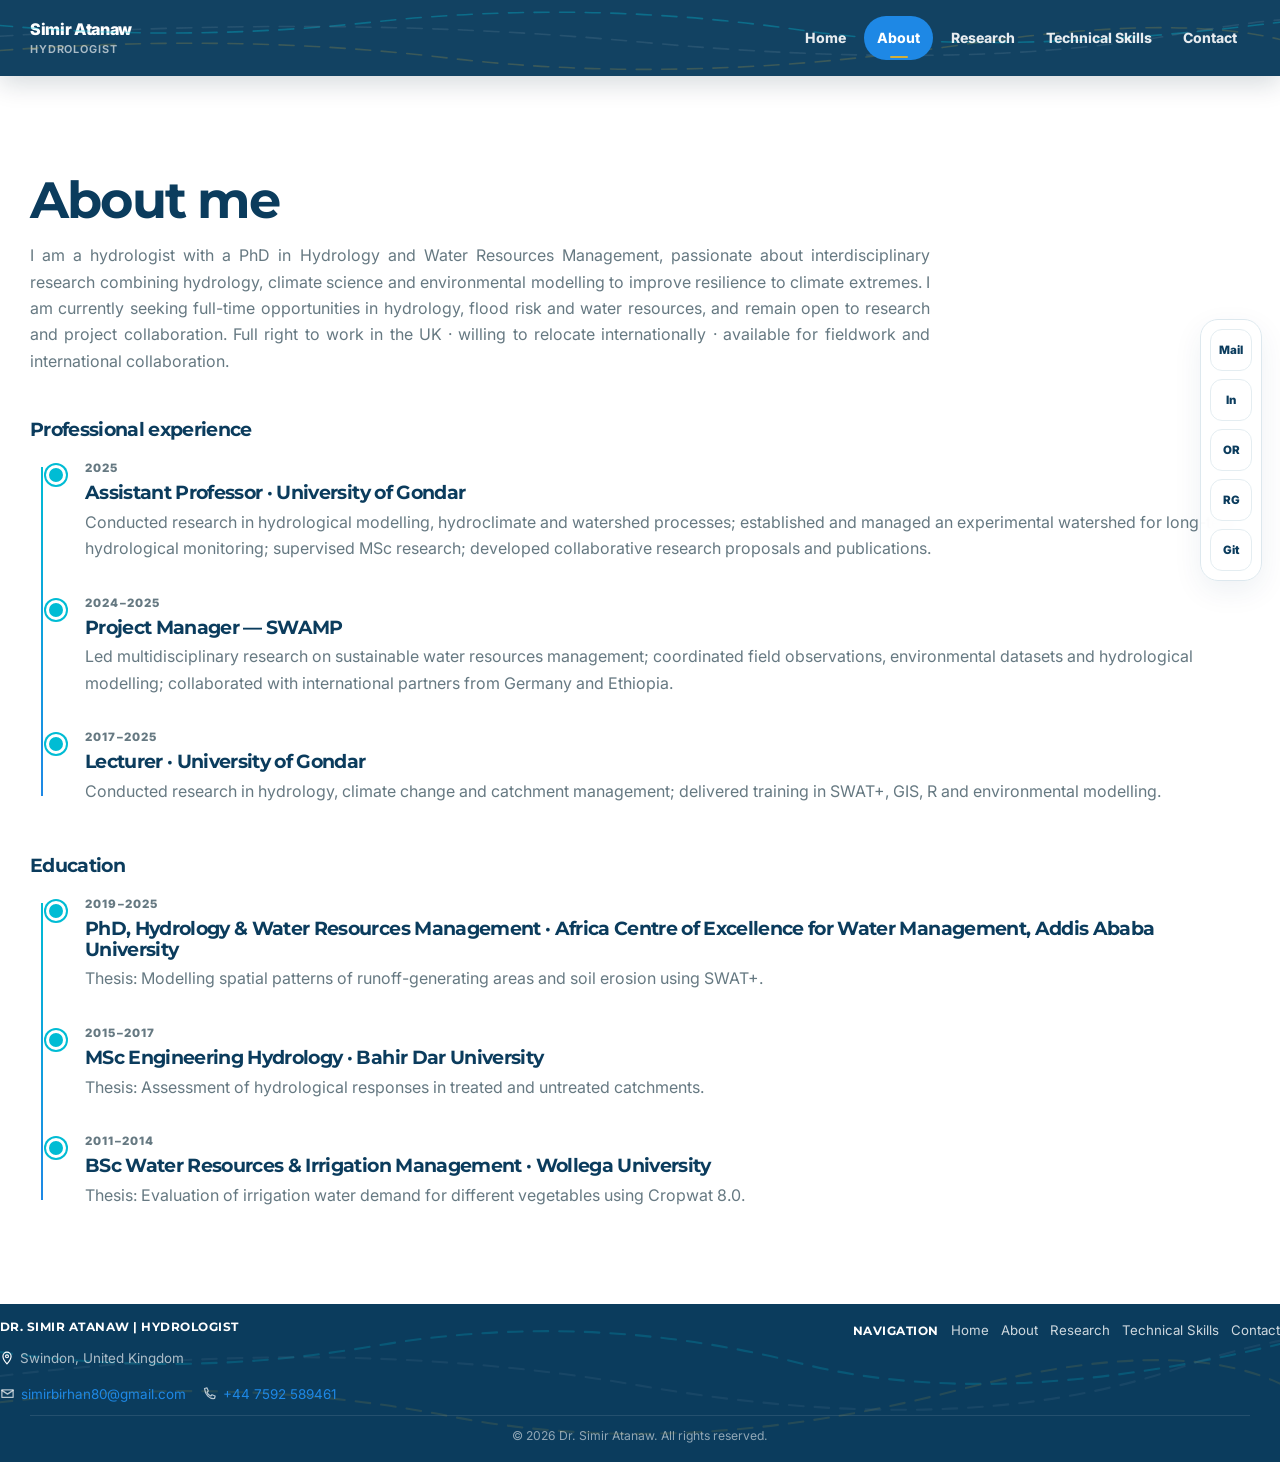
==== about.html @ 65a7b56f "Add files via upload" ====
<!DOCTYPE html>
<html lang="en">
<head>
<meta charset="UTF-8">
<meta name="viewport" content="width=device-width, initial-scale=1">
<title>About | Dr. Simir Atanaw</title>
<meta name="description" content="About Dr. Simir Atanaw — education, professional experience and academic profiles.">
<link rel="canonical" href="https://simir.uk/about.html">
<link rel="icon" href="favicon.ico" sizes="any">
<link rel="icon" type="image/png" sizes="48x48" href="favicon-48x48.png">
<link rel="icon" type="image/png" sizes="192x192" href="favicon-192x192.png">
<link rel="apple-touch-icon" href="favicon-192x192.png">
<link rel="manifest" href="manifest.webmanifest">
<meta name="theme-color" content="#0B3C5D">
<meta property="og:type" content="profile">
<meta property="og:title" content="About | Dr. Simir Atanaw">
<meta property="og:description" content="Education, professional experience and academic profiles of Dr. Simir Atanaw, hydrologist.">
<meta property="og:url" content="https://simir.uk/about.html">
<meta property="og:image" content="https://simir.uk/og-image.jpg">
<link rel="preconnect" href="https://fonts.googleapis.com">
<link rel="preconnect" href="https://fonts.gstatic.com" crossorigin>
<link href="https://fonts.googleapis.com/css2?family=Inter:wght@400;500;600;700&family=Montserrat:wght@600;700;800&display=swap" rel="stylesheet">
<link rel="stylesheet" href="style.css">
<script type="application/ld+json">
{
  "@context": "https://schema.org",
  "@type": "Person",
  "name": "Dr. Simir Atanaw",
  "url": "https://simir.uk/",
  "jobTitle": "Hydrologist",
  "email": "mailto:simirbirhan80@gmail.com",
  "address": { "@type": "PostalAddress", "addressLocality": "Swindon", "addressCountry": "GB" },
  "sameAs": [
    "https://orcid.org/0000-0002-0451-7803",
    "https://www.researchgate.net/profile/Simir-Atanaw",
    "https://github.com/Atanaw",
    "https://www.linkedin.com/in/simir-atanaw"
  ]
}
</script>

<template id="__bundler_thumbnail">
<svg xmlns="http://www.w3.org/2000/svg" viewBox="0 0 200 200"><rect width="200" height="200" fill="#0B3C5D"/><circle cx="100" cy="80" r="40" fill="#00BCD4" opacity="0.85"/><text x="100" y="150" font-family="Arial" font-size="28" fill="#fff" text-anchor="middle" font-weight="bold">SA</text></svg>
</template>

</head>
<body>
<a href="#main" class="skip-link">Skip to main content</a>
<div class="scroll-progress" id="scrollProgress" aria-hidden="true"></div>

<header class="site-header">
  <svg class="header-river" viewBox="0 0 1200 76" preserveAspectRatio="none" aria-hidden="true">
      <path class="river-line r1" d="M-50 20 Q150 45 350 22 T750 30 T1250 15"/>
      <path class="river-line r2" d="M-50 55 Q200 30 420 58 T900 45 T1250 60"/>
      <path class="river-line r3" d="M-50 40 Q300 12 600 42 T1100 35 T1250 42"/>
    </svg>
  <div class="wrap nav">
    <a class="brand" href="index.html">Simir Atanaw<small>Hydrologist</small></a>
    <nav class="nav-links" id="navLinks" aria-label="Primary">
      <a href="index.html">Home</a>
      <a href="about.html" aria-current="page">About</a>
      <a href="research.html">Research</a>
      <a href="skills.html">Technical Skills</a>
      <a href="contact.html">Contact</a>
    </nav>
    <button class="menu-btn" id="menuBtn" aria-expanded="false" aria-controls="navLinks">Menu</button>
  </div>
</header>

<div class="contact-rail" aria-label="Quick contact links">
  <a href="mailto:simirbirhan80@gmail.com" aria-label="Email">Mail</a>
  <a href="https://www.linkedin.com/in/simir-atanaw" target="_blank" rel="noopener" aria-label="LinkedIn">In</a>
  <a href="https://orcid.org/0000-0002-0451-7803" target="_blank" rel="noopener" aria-label="ORCID">OR</a>
  <a href="https://www.researchgate.net/profile/Simir-Atanaw" target="_blank" rel="noopener" aria-label="ResearchGate">RG</a>
  <a href="https://github.com/Atanaw" target="_blank" rel="noopener" aria-label="GitHub">Git</a>
</div>

<main id="main">

<section class="section" id="about">
  <div class="wrap">
    <div class="section-head">
      <div><h2>About me</h2><p style="width:900px">I am a hydrologist with a PhD in Hydrology and Water Resources Management, passionate about interdisciplinary research combining hydrology, climate science and environmental modelling to improve resilience to climate extremes. I am currently seeking full-time opportunities in hydrology, flood risk and water resources, and remain open to research and project collaboration. Full right to work in the UK &middot; willing to relocate internationally &middot; available for fieldwork and international collaboration.</p></div>
    </div>

    <h3 class="mb-sm">Professional experience</h3>
    <div class="timeline">
      <div class="timeline-item reveal">
        <p class="timeline-date">2025</p>
        <h3>Assistant Professor &middot; University of Gondar</h3>
        <p>Conducted research in hydrological modelling, hydroclimate and watershed processes; established and managed an experimental watershed for long-term hydrological monitoring; supervised MSc research; developed collaborative research proposals and publications.</p>
      </div>
      <div class="timeline-item reveal">
        <p class="timeline-date">2024–2025</p>
        <h3>Project Manager &mdash; SWAMP</h3>
        <p>Led multidisciplinary research on sustainable water resources management; coordinated field observations, environmental datasets and hydrological modelling; collaborated with international partners from Germany and Ethiopia.</p>
      </div>
      <div class="timeline-item reveal">
        <p class="timeline-date">2017–2025</p>
        <h3>Lecturer &middot; University of Gondar</h3>
        <p>Conducted research in hydrology, climate change and catchment management; delivered training in SWAT+, GIS, R and environmental modelling.</p>
      </div>
    </div>

    <h3 class="mt-xl">Education</h3>
    <div class="timeline">
      <div class="timeline-item reveal">
        <p class="timeline-date">2019–2025</p>
        <h3>PhD, Hydrology &amp; Water Resources Management &middot; Africa Centre of Excellence for Water Management, Addis Ababa University</h3>
        <p>Thesis: Modelling spatial patterns of runoff-generating areas and soil erosion using SWAT+.</p>
      </div>
      <div class="timeline-item reveal">
        <p class="timeline-date">2015–2017</p>
        <h3>MSc Engineering Hydrology &middot; Bahir Dar University</h3>
        <p>Thesis: Assessment of hydrological responses in treated and untreated catchments.</p>
      </div>
      <div class="timeline-item reveal">
        <p class="timeline-date">2011–2014</p>
        <h3>BSc Water Resources &amp; Irrigation Management &middot; Wollega University</h3>
        <p>Thesis: Evaluation of irrigation water demand for different vegetables using Cropwat 8.0.</p>
      </div>
    </div>

  </div>
</section>

</main>

<footer>
  <svg class="footer-river" viewBox="0 0 1200 120" preserveAspectRatio="none" aria-hidden="true">
    <path class="river-line r1" d="M-50 30 Q150 60 350 32 T750 45 T1250 20"/>
    <path class="river-line r2" d="M-50 80 Q200 50 420 85 T900 65 T1250 90"/>
    <path class="river-line r3" d="M-50 60 Q300 20 600 62 T1100 50 T1250 62"/>
  </svg>
  <div class="wrap footer-grid">
    <div>
      <div class="footer-brand-row">
        <div>
          <h3>Dr. Simir Atanaw | Hydrologist</h3>
          <p style="display:flex;align-items:center;gap:6px"><a href="https://maps.google.com/?q=Swindon,United+Kingdom" target="_blank" rel="noopener" style="display:inline-flex" aria-label="View on map"><svg viewBox="0 0 24 24" width="14" height="14" fill="none" stroke="#fff" stroke-width="2" stroke-linecap="round" stroke-linejoin="round"><path d="M12 22s7-7.5 7-13a7 7 0 1 0-14 0c0 5.5 7 13 7 13z"/><circle cx="12" cy="9" r="2.5"/></svg></a><a href="https://maps.google.com/?q=Swindon,United+Kingdom" target="_blank" rel="noopener" style="color:inherit">Swindon, United Kingdom</a></p>
        </div>
      </div>
      <p class="footer-contact-line">
        <span><svg viewBox="0 0 24 24" width="15" height="15" style="width:15px;height:15px;stroke-width:2;flex-shrink:0"><path d="M3 6h18v12H3z"/><path d="M3 7l9 6 9-6"/></svg><a href="mailto:simirbirhan80@gmail.com" class="footer-email">simirbirhan80@gmail.com</a></span>
        <span><svg viewBox="0 0 24 24" width="15" height="15" style="width:15px;height:15px;stroke-width:2;flex-shrink:0"><path d="M4 4l4-1 2 5-2 2c1 3 3 5 6 6l2-2 5 2-1 4c-8 1-15-6-16-16z"/></svg><a href="tel:+447592589461" class="footer-email">+44 7592 589461</a></span>
      </p>
    </div>
    <div class="footer-nav-group" style="display:flex;flex-direction:column;align-items:flex-end;gap:10px;margin-left:auto">
      <div style="display:flex;align-items:center;gap:12px;flex-wrap:wrap;justify-content:flex-end">
        <h3 style="margin:0">Navigation</h3>
        <div class="footer-links" style="display:flex;flex-wrap:wrap;gap:12px;justify-content:flex-end">
          <a href="index.html">Home</a>
          <a href="about.html">About</a>
          <a href="research.html">Research</a>
          <a href="skills.html">Technical Skills</a>
          <a href="contact.html">Contact</a>
        </div>
      </div>
    </div>
  </div>
  <div class="wrap footer-bottom">&copy; <span id="year"></span> Dr. Simir Atanaw. All rights reserved.</div>
</footer>

<button class="back-to-top" id="backToTop" aria-label="Back to top">&uarr;</button>
<script src="script.js"></script>
</body>
</html>
---- style.css ----
:root{
  --navy:#0B3C5D;--navy-2:#072A43;--blue:#1E88E5;--cyan:#00BCD4;--gold:#D4AF37;
  --paper:#FFFFFF;--panel:#F4F8FA;--ink:#263238;--muted:#667982;--line:#DDE8EE;
  --shadow:0 20px 55px rgba(11,60,93,.12);--shadow-soft:0 10px 30px rgba(11,60,93,.07);
  --radius:22px;--max:1220px;
}
*{box-sizing:border-box}
html{scroll-behavior:smooth}
body{margin:0;background:var(--paper);color:var(--ink);font-family:Inter,ui-sans-serif,system-ui,-apple-system,BlinkMacSystemFont,"Segoe UI",sans-serif;line-height:1.65;-webkit-font-smoothing:antialiased;text-rendering:optimizeLegibility}
img{display:block;max-width:100%}a{color:var(--blue);text-decoration:none}a:hover{color:var(--navy)}button,a{touch-action:manipulation}
.wrap{width:min(var(--max),calc(100% - 40px));margin-inline:auto}
.skip-link{position:absolute;left:-9999px;top:0}.skip-link:focus{left:14px;top:14px;background:#fff;color:var(--navy);padding:10px 14px;border-radius:10px;z-index:9999}
.scroll-progress{position:fixed;top:0;left:0;height:3px;width:0;background:linear-gradient(90deg,var(--cyan),var(--gold));z-index:2000}

/* Header */
.site-header{position:sticky;top:0;z-index:1000;background:rgba(11,60,93,.97);backdrop-filter:blur(14px);box-shadow:0 8px 24px rgba(6,31,49,.16);color:#fff;overflow:hidden}
.nav{min-height:76px;display:flex;align-items:center;justify-content:space-between;gap:24px}
.brand{text-decoration:none;font-weight:860;line-height:1.02;letter-spacing:-.02em}
.brand small{display:block;margin-top:6px;color:rgba(255,255,255,.64);font-size:.68rem;font-weight:650;letter-spacing:.08em;text-transform:uppercase}
.brand{color:#fff}.brand:hover{color:#fff}
.nav-links{display:flex;gap:5px;align-items:center}.nav-links a{text-decoration:none;color:rgba(255,255,255,.9);font-size:.88rem;font-weight:760;padding:10px 13px;border-radius:999px;position:relative}
.nav-links a:hover,.nav-links a.active{background:var(--blue);color:#fff}.nav-links a.active::after{content:"";position:absolute;width:18px;height:2px;border-radius:999px;background:var(--gold);left:50%;bottom:2px;transform:translateX(-50%)}
.menu-btn{display:none;border:1px solid rgba(255,255,255,.18);background:rgba(255,255,255,.08);color:#fff;border-radius:12px;min-height:44px;padding:0 14px;font-weight:800;cursor:pointer}

/* Typography */
h1,h2,h3{margin-top:0;font-family:Montserrat,Inter,ui-sans-serif,system-ui,sans-serif;color:var(--navy);line-height:1.1;letter-spacing:-.035em}
h1{font-size:clamp(3rem,6.4vw,5.8rem);margin-bottom:14px}h2{font-size:clamp(2.1rem,4vw,3.35rem)}h3{font-size:1.18rem}
.eyebrow{color:var(--blue);text-transform:uppercase;letter-spacing:.13em;font-size:.74rem;font-weight:850;margin-bottom:10px}

/* Hero */
.hero{position:relative;background:radial-gradient(circle at 80% 18%,rgba(0,188,212,.12),transparent 25%),linear-gradient(135deg,#fff,#f7fbfd);border-bottom:1px solid var(--line)}
.hero-pattern{position:absolute;inset:0;pointer-events:none}
.hero-grid{position:relative;z-index:2;display:grid;grid-template-columns:minmax(0,1.5fr) minmax(300px,.75fr);gap:56px;align-items:start;min-height:560px;padding:40px 0 64px}
.hero-title{font-size:48px}
.hero-role{font-size:16.8px;font-weight:700;color:var(--navy);max-width:600px;margin-bottom:16px}
.hero-summary{max-width:720px;color:var(--muted);font-size:1.05rem;margin-bottom:20px}
.badge{display:inline-flex;align-items:center;gap:8px;margin-top:4px;padding:9px 14px;border:1px solid #c7e3ec;border-radius:999px;background:#eaf6f9;color:var(--navy);font-size:.8rem;font-weight:820}
.badge::before{content:"";width:8px;height:8px;border-radius:50%;background:var(--cyan);box-shadow:0 0 0 4px rgba(0,188,212,.14)}
.hero-actions{display:grid;grid-template-columns:repeat(2,minmax(0,220px));gap:11px;margin-top:30px}.btn{display:inline-flex;align-items:center;justify-content:center;min-height:50px;padding:0 20px;border-radius:999px;font-size:.88rem;font-weight:830;border:1px solid transparent;transition:transform .2s ease,box-shadow .2s ease,border-color .2s ease}
.btn-primary{background:var(--navy);color:#fff;box-shadow:0 12px 26px rgba(11,60,93,.2)}.btn-primary:hover{color:#fff}.btn-secondary{background:#fff;color:var(--navy);border-color:#bdd0da}.btn-secondary:hover{color:var(--navy)}.btn:hover{transform:translateY(-2px);box-shadow:0 14px 30px rgba(11,60,93,.16)}
.photo-shell{position:relative;width:min(100%,340px);justify-self:end;align-self:start;margin-top:0}
.photo-card{position:relative;background:#fff;border:1px solid #d9e8ee;border-radius:32px;padding:9px;box-shadow:0 32px 72px rgba(11,60,93,.2);overflow:hidden}.profile-photo{width:100%;height:425px;aspect-ratio:4/5;object-fit:cover;object-position:center 22%;border-radius:24px}

/* Sections */
.section{padding:96px 0}.section.alt{background:var(--panel)}.section-head{margin-bottom:46px}.section-head>div{max-width:850px}.section-head h2{margin-bottom:14px}.section-head p{margin:0;color:var(--muted);text-align:justify}
.grid{display:grid;gap:24px}.grid-3{grid-template-columns:repeat(3,minmax(0,1fr))}.grid-2{grid-template-columns:repeat(2,minmax(0,1fr))}.gap-sm{gap:18px}
.card{background:#fff;border:1px solid var(--line);border-radius:var(--radius);padding:28px;box-shadow:0 8px 24px rgba(11,60,93,.045);transition:transform .22s ease,box-shadow .22s ease,border-color .22s ease}.card:hover{transform:translateY(-4px);box-shadow:var(--shadow);border-color:#c6dfe7}.card p{margin-bottom:0;color:var(--muted)}
.icon{width:48px;height:48px;border-radius:15px;display:grid;place-items:center;background:linear-gradient(135deg,#e9f8fb,#eef5ff);color:var(--blue);margin-bottom:18px;flex-shrink:0}.icon svg{width:24px;height:24px;stroke:currentColor;fill:none;stroke-width:1.75;stroke-linecap:round;stroke-linejoin:round}

/* Utility spacing (avoids inline styles) */
.mb-sm{margin-bottom:18px}.mb-lg{margin-bottom:24px}.mt-xl{margin-top:52px;margin-bottom:18px}

/* Timeline */
.timeline{position:relative;margin-top:16px;padding-left:12px}.timeline::before{content:"";position:absolute;left:11px;top:8px;bottom:8px;width:2px;background:linear-gradient(var(--cyan),var(--blue))}
.timeline-item{position:relative;padding:0 0 32px 43px}.timeline-item:last-child{padding-bottom:0}.timeline-item::before{content:"";position:absolute;left:4px;top:6px;width:14px;height:14px;border-radius:50%;background:var(--cyan);border:3px solid #fff;box-shadow:0 0 0 2px var(--cyan)}
.timeline-date{color:var(--blue);font-size:.72rem;text-transform:uppercase;letter-spacing:.1em;font-weight:850}.timeline-item h3{margin:5px 0}.timeline-item p{margin:0;color:var(--muted)}

/* Profiles */
.profile-grid{display:grid;grid-template-columns:repeat(4,minmax(0,1fr));gap:14px}.profile-link{background:#fff;border:1px solid var(--line);border-radius:16px;padding:18px;min-height:92px;display:flex;flex-direction:column;justify-content:center;gap:4px;color:var(--navy);font-weight:850;transition:.2s ease}.profile-link:hover{color:var(--navy)}.profile-link span{color:var(--muted);font-size:.74rem;font-weight:620}.profile-link:hover{transform:translateY(-3px);border-color:var(--cyan);box-shadow:var(--shadow-soft)}

/* Research */
.status{display:inline-flex;border-radius:999px;padding:5px 9px;background:#fff4d5;color:#765e00;font-size:.69rem;font-weight:850;text-transform:uppercase;letter-spacing:.06em;margin-bottom:12px}
.tags{display:flex;flex-wrap:wrap;gap:7px;margin-top:18px}.tag{background:#edf5f8;color:#45626e;border:1px solid #d8e7ec;border-radius:999px;padding:5px 8px;font-size:.68rem;font-weight:720}
.pub-card{position:relative;padding-left:30px}.pub-card::before{content:"";position:absolute;left:0;top:0;bottom:0;width:4px;border-radius:999px;background:linear-gradient(var(--cyan),var(--blue))}.pub-year{color:var(--blue);font-size:.72rem;font-weight:850;text-transform:uppercase}.pub-title{color:var(--navy);font-weight:840;line-height:1.42;margin:8px 0}.doi{display:inline-flex;gap:6px;margin-top:12px;font-weight:820;font-size:.82rem}

/* Skills */
.skill-label{display:inline-block;margin-bottom:12px;padding:4px 8px;border-radius:999px;background:#edf8f2;border:1px solid #cfe9db;color:#356b52;font-size:.66rem;font-weight:850;text-transform:uppercase;letter-spacing:.05em}.skill-label.developing{background:#fff7dd;border-color:#efdfa9;color:#705d19}

/* Contact + sticky rail */
.contact-panel{display:grid;grid-template-columns:1.2fr .8fr;gap:30px;background:linear-gradient(135deg,#fff,#f7fbfd);border:1px solid var(--line);border-radius:28px;padding:42px;box-shadow:var(--shadow-soft)}.contact-panel p{color:var(--muted);margin:0 0 8px}.contact-panel h3{margin-bottom:14px}.contact-actions{display:flex;flex-direction:column;gap:10px;justify-content:center}
.contact-rail{position:fixed;right:18px;top:50%;transform:translateY(-50%);z-index:850;display:flex;flex-direction:column;gap:8px;padding:9px;background:rgba(255,255,255,.92);border:1px solid var(--line);border-radius:18px;box-shadow:var(--shadow-soft);backdrop-filter:blur(10px)}
.contact-rail a{width:42px;height:42px;border-radius:12px;display:grid;place-items:center;color:var(--navy);font-weight:850;font-size:.72rem;background:#fff;border:1px solid #e4edf1}.contact-rail a:hover{border-color:var(--cyan);color:var(--blue)}

/* Footer */
footer{background:var(--navy);color:rgba(255,255,255,.72);min-height:130px;display:flex;flex-direction:column;justify-content:center;padding:16px 0}.footer-grid{display:flex;align-items:flex-start;justify-content:space-between;flex-wrap:wrap;gap:28px;width:100%}footer h3{color:#fff;margin-bottom:0;font-size:.78rem;text-transform:uppercase;letter-spacing:.04em;white-space:nowrap}footer p{color:rgba(255,255,255,.66);font-size:.84rem}.footer-links{display:flex;flex-wrap:wrap;gap:14px;align-items:center}.footer-links a{color:rgba(255,255,255,.8);font-size:.83rem;white-space:nowrap}.footer-links a:hover{color:#fff}.footer-bottom{margin-top:10px;padding-top:10px;border-top:1px solid rgba(255,255,255,.1);color:rgba(255,255,255,.55);font-size:.76rem;text-align:center}

/* Motion / focus */
.reveal{opacity:0;transform:translateY(16px);transition:opacity .6s ease,transform .6s ease}.reveal.in{opacity:1;transform:none}.back-to-top{position:fixed;right:20px;bottom:20px;width:46px;height:46px;border:0;border-radius:50%;background:var(--navy);color:#fff;box-shadow:var(--shadow);display:none;cursor:pointer;z-index:900}.back-to-top.show{display:grid;place-items:center}
:focus-visible{outline:3px solid rgba(0,188,212,.5);outline-offset:3px;border-radius:8px}

/* Responsive */
@media(max-width:1100px){.contact-rail{display:none}.hero-grid{grid-template-columns:1fr .8fr;gap:44px}.photo-shell{width:min(100%,450px)}}
@media(max-width:960px){
  .menu-btn{display:inline-flex;align-items:center}.nav-links{display:none;position:absolute;left:0;right:0;top:76px;background:var(--navy);padding:14px 20px 20px;flex-direction:column;align-items:stretch;border-top:1px solid rgba(255,255,255,.08)}.nav-links.open{display:flex}.nav-links a{border-radius:10px}
  .section-head{grid-template-columns:1fr;gap:12px}.grid-3{grid-template-columns:repeat(2,minmax(0,1fr))}.profile-grid{grid-template-columns:repeat(2,minmax(0,1fr))}.footer-grid{grid-template-columns:1fr 1fr}.footer-grid>div:first-child{grid-column:1/-1}
}
@media(max-width:760px){
  .wrap{width:calc(100% - 28px)}.hero-grid{grid-template-columns:1fr;min-height:auto;padding:54px 0 62px}.photo-shell{justify-self:center;width:min(88vw,390px)}.photo-tag{left:10px;bottom:16px}.hero-actions{grid-template-columns:1fr 1fr}.hero-actions .btn{width:100%}
  .section{padding:72px 0}.grid-3,.grid-2,.contact-panel{grid-template-columns:1fr}.footer-grid{grid-template-columns:1fr}.footer-grid>div:first-child{grid-column:auto}
}
@media(max-width:460px){.hero-actions,.profile-grid{grid-template-columns:1fr}.brand small{display:none}h1{font-size:clamp(2.7rem,15vw,4.1rem)}}
@media(prefers-reduced-motion:reduce){html{scroll-behavior:auto}.reveal{opacity:1;transform:none;transition:none}*{transition:none!important}}
.video-link{display:flex;justify-content:center;align-items:center;gap:8px;margin-top:16px;color:var(--blue);font-weight:800;text-decoration:none;font-size:.86rem}
.video-link:hover{color:var(--navy)}
.mb-xxl{margin-bottom:64px}
.skill-list{list-style:none;margin:0;padding:0;display:flex;flex-direction:column;gap:12px}.skill-list li{color:var(--ink);font-size:.95rem}
.bullet-list{list-style:disc;margin:0;padding-left:20px;display:flex;flex-direction:column;gap:12px}.bullet-list li{color:var(--ink);font-size:.95rem}
.footer-contact-line{display:flex;align-items:center;gap:16px;flex-wrap:wrap;margin:0}.footer-contact-line span{display:inline-flex;align-items:center;gap:6px}.footer-contact-line svg{width:15px;height:15px;stroke:rgba(255,255,255,.7);fill:none;stroke-width:2;stroke-linecap:round;stroke-linejoin:round;flex-shrink:0}
.footer-river{position:absolute;inset:0;width:100%;height:100%;opacity:.22;pointer-events:none;z-index:0}
.footer-grid{position:relative;z-index:1}
footer{position:relative;overflow:hidden;isolation:isolate}
.footer-brand-row{display:flex;align-items:center;gap:14px}

/* Header river-network animation */
.header-river{position:absolute;inset:0;width:100%;height:100%;opacity:.35;pointer-events:none}
.river-line{fill:none;stroke:var(--cyan);stroke-width:1.6;stroke-linecap:round;stroke-dasharray:14 10;animation:river-flow 7s linear infinite}
.river-line.r2{stroke:var(--gold);opacity:.6;animation-duration:9s;animation-direction:reverse}
.river-line.r3{stroke:#fff;opacity:.25;animation-duration:11s}
@keyframes river-flow{to{stroke-dashoffset:-240}}

@media(prefers-reduced-motion:reduce){.river-line{animation:none}}
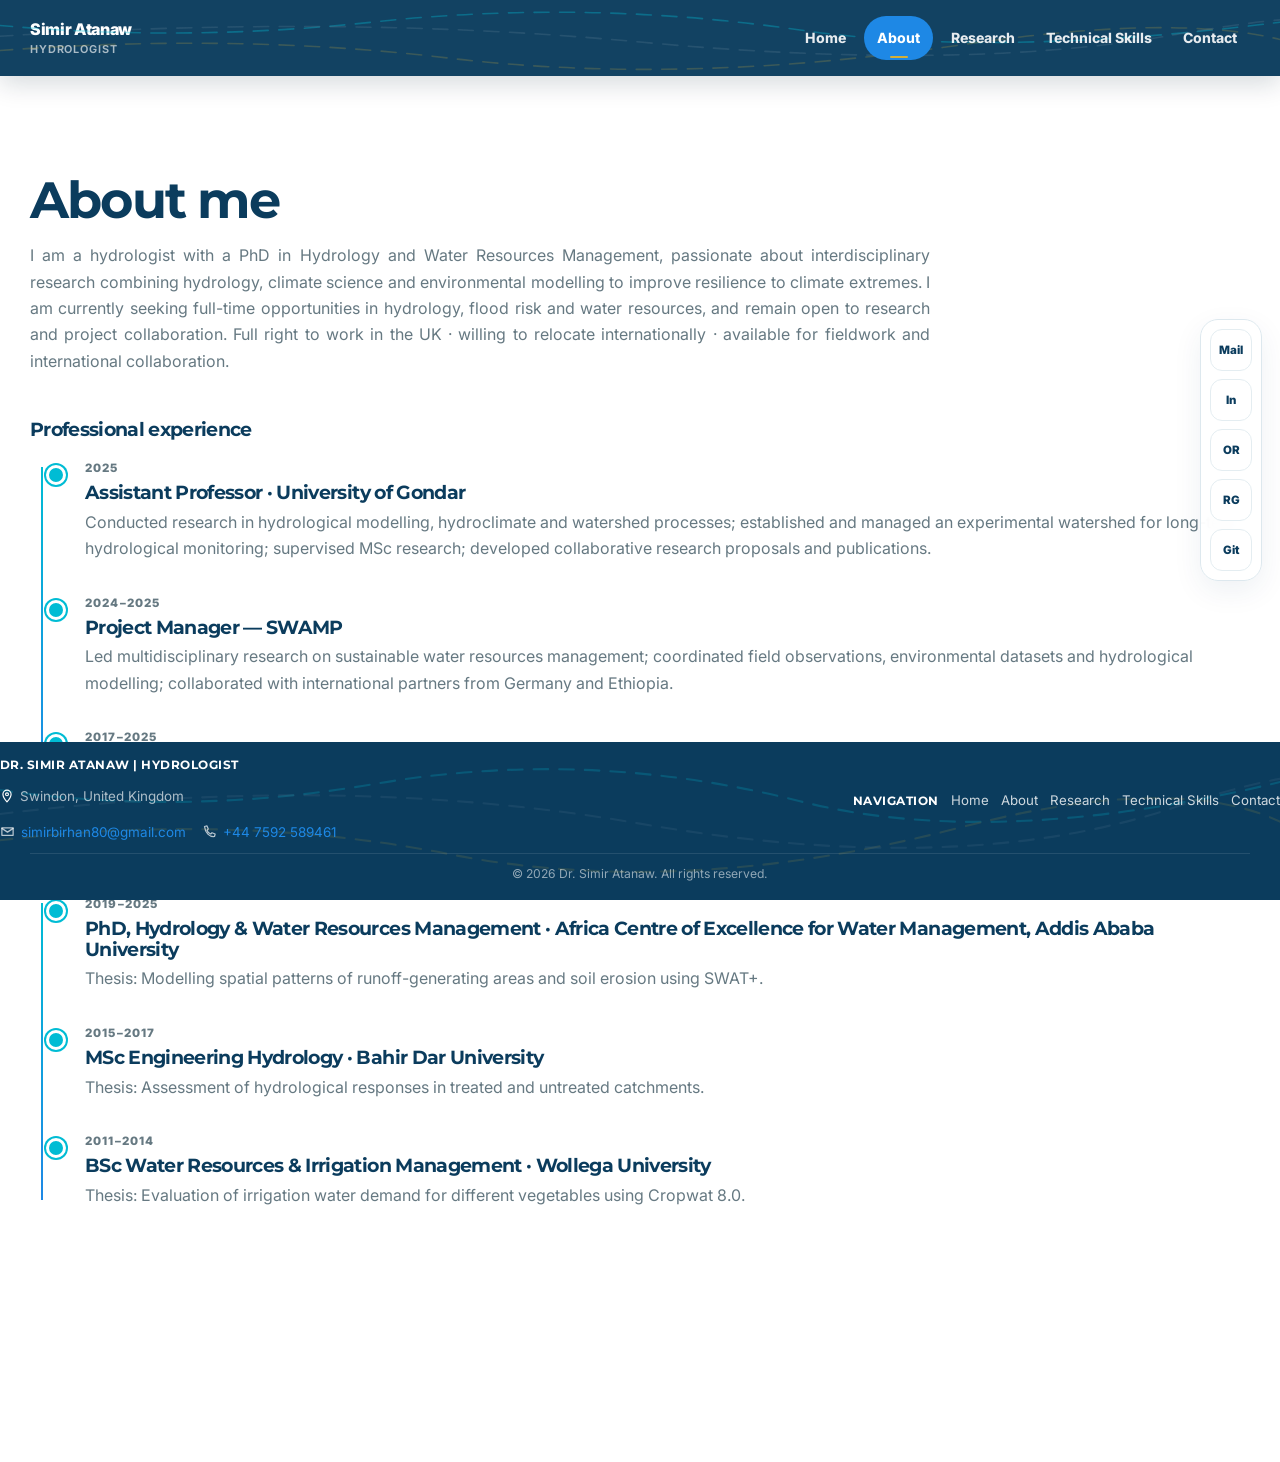
==== commit d229b3d7: "Add files via upload" ====
--- a/about.html
+++ b/about.html
@@ -20,7 +20,7 @@
 <link rel="preconnect" href="https://fonts.googleapis.com">
 <link rel="preconnect" href="https://fonts.gstatic.com" crossorigin>
 <link href="https://fonts.googleapis.com/css2?family=Inter:wght@400;500;600;700&family=Montserrat:wght@600;700;800&display=swap" rel="stylesheet">
-<link rel="stylesheet" href="style.css">
+<link rel="stylesheet" href="style.css?v3">
 <script type="application/ld+json">
 {
   "@context": "https://schema.org",
@@ -162,6 +162,6 @@
 </footer>
 
 <button class="back-to-top" id="backToTop" aria-label="Back to top">&uarr;</button>
-<script src="script.js"></script>
+<script src="script.js?v3"></script>
 </body>
 </html>
--- a/style.css
+++ b/style.css
@@ -40,7 +40,7 @@
 .hero-actions{display:grid;grid-template-columns:repeat(2,minmax(0,220px));gap:11px;margin-top:30px}.btn{display:inline-flex;align-items:center;justify-content:center;min-height:50px;padding:0 20px;border-radius:999px;font-size:.88rem;font-weight:830;border:1px solid transparent;transition:transform .2s ease,box-shadow .2s ease,border-color .2s ease}
 .btn-primary{background:var(--navy);color:#fff;box-shadow:0 12px 26px rgba(11,60,93,.2)}.btn-primary:hover{color:#fff}.btn-secondary{background:#fff;color:var(--navy);border-color:#bdd0da}.btn-secondary:hover{color:var(--navy)}.btn:hover{transform:translateY(-2px);box-shadow:0 14px 30px rgba(11,60,93,.16)}
 .photo-shell{position:relative;width:min(100%,340px);justify-self:end;align-self:start;margin-top:0}
-.photo-card{position:relative;background:#fff;border:1px solid #d9e8ee;border-radius:32px;padding:9px;box-shadow:0 32px 72px rgba(11,60,93,.2);overflow:hidden}.profile-photo{width:100%;height:425px;aspect-ratio:4/5;object-fit:cover;object-position:center 22%;border-radius:24px}
+.photo-card{position:relative;overflow:hidden}.profile-photo{width:100%;height:425px;aspect-ratio:4/5;object-fit:cover;object-position:center 22%;border-radius:24px}
 
 /* Sections */
 .section{padding:96px 0}.section.alt{background:var(--panel)}.section-head{margin-bottom:46px}.section-head>div{max-width:850px}.section-head h2{margin-bottom:14px}.section-head p{margin:0;color:var(--muted);text-align:justify}
@@ -73,7 +73,7 @@
 .contact-rail a{width:42px;height:42px;border-radius:12px;display:grid;place-items:center;color:var(--navy);font-weight:850;font-size:.72rem;background:#fff;border:1px solid #e4edf1}.contact-rail a:hover{border-color:var(--cyan);color:var(--blue)}
 
 /* Footer */
-footer{background:var(--navy);color:rgba(255,255,255,.72);min-height:130px;display:flex;flex-direction:column;justify-content:center;padding:16px 0}.footer-grid{display:flex;align-items:flex-start;justify-content:space-between;flex-wrap:wrap;gap:28px;width:100%}footer h3{color:#fff;margin-bottom:0;font-size:.78rem;text-transform:uppercase;letter-spacing:.04em;white-space:nowrap}footer p{color:rgba(255,255,255,.66);font-size:.84rem}.footer-links{display:flex;flex-wrap:wrap;gap:14px;align-items:center}.footer-links a{color:rgba(255,255,255,.8);font-size:.83rem;white-space:nowrap}.footer-links a:hover{color:#fff}.footer-bottom{margin-top:10px;padding-top:10px;border-top:1px solid rgba(255,255,255,.1);color:rgba(255,255,255,.55);font-size:.76rem;text-align:center}
+footer{background:var(--navy);color:rgba(255,255,255,.72);min-height:130px;display:flex;flex-direction:column;justify-content:center;padding:16px 0;position:sticky;bottom:0;z-index:900}.footer-grid{display:flex;align-items:center;justify-content:space-between;flex-wrap:wrap;gap:28px;width:100%}footer h3{color:#fff;margin-bottom:0;font-size:.78rem;text-transform:uppercase;letter-spacing:.04em;white-space:nowrap}footer p{color:rgba(255,255,255,.66);font-size:.84rem}.footer-links{display:flex;flex-wrap:wrap;gap:14px;align-items:center}.footer-links a{color:rgba(255,255,255,.8);font-size:.83rem;white-space:nowrap}.footer-links a:hover{color:#fff}.footer-bottom{margin-top:10px;padding-top:10px;border-top:1px solid rgba(255,255,255,.1);color:rgba(255,255,255,.55);font-size:.76rem;text-align:center}
 
 /* Motion / focus */
 .reveal{opacity:0;transform:translateY(16px);transition:opacity .6s ease,transform .6s ease}.reveal.in{opacity:1;transform:none}.back-to-top{position:fixed;right:20px;bottom:20px;width:46px;height:46px;border:0;border-radius:50%;background:var(--navy);color:#fff;box-shadow:var(--shadow);display:none;cursor:pointer;z-index:900}.back-to-top.show{display:grid;place-items:center}
@@ -99,7 +99,7 @@
 .footer-contact-line{display:flex;align-items:center;gap:16px;flex-wrap:wrap;margin:0}.footer-contact-line span{display:inline-flex;align-items:center;gap:6px}.footer-contact-line svg{width:15px;height:15px;stroke:rgba(255,255,255,.7);fill:none;stroke-width:2;stroke-linecap:round;stroke-linejoin:round;flex-shrink:0}
 .footer-river{position:absolute;inset:0;width:100%;height:100%;opacity:.22;pointer-events:none;z-index:0}
 .footer-grid{position:relative;z-index:1}
-footer{position:relative;overflow:hidden;isolation:isolate}
+footer{position:relative;overflow:hidden;isolation:isolate;position:sticky;bottom:0;z-index:900}
 .footer-brand-row{display:flex;align-items:center;gap:14px}
 
 /* Header river-network animation */
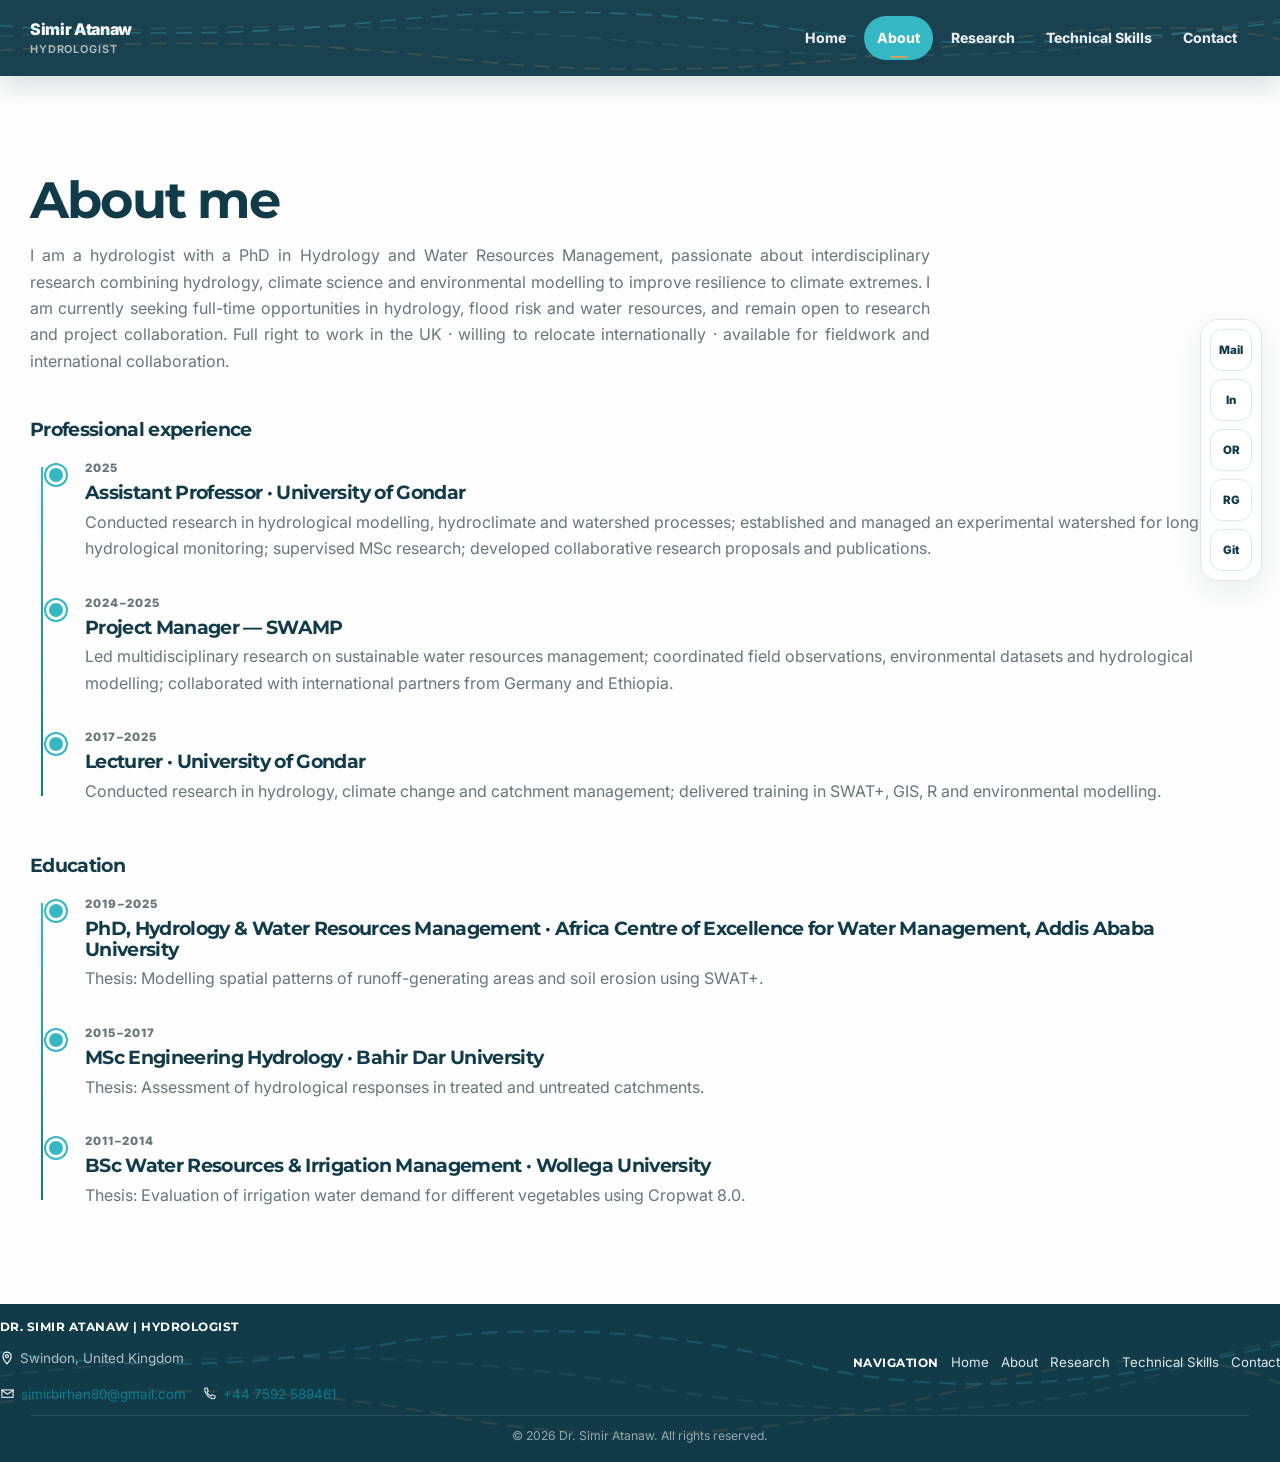
==== commit 71203da5: "Add files via upload" ====
--- a/about.html
+++ b/about.html
@@ -11,7 +11,7 @@
 <link rel="icon" type="image/png" sizes="192x192" href="favicon-192x192.png">
 <link rel="apple-touch-icon" href="favicon-192x192.png">
 <link rel="manifest" href="manifest.webmanifest">
-<meta name="theme-color" content="#0B3C5D">
+<meta name="theme-color" content="#123B4A">
 <meta property="og:type" content="profile">
 <meta property="og:title" content="About | Dr. Simir Atanaw">
 <meta property="og:description" content="Education, professional experience and academic profiles of Dr. Simir Atanaw, hydrologist.">
@@ -20,7 +20,7 @@
 <link rel="preconnect" href="https://fonts.googleapis.com">
 <link rel="preconnect" href="https://fonts.gstatic.com" crossorigin>
 <link href="https://fonts.googleapis.com/css2?family=Inter:wght@400;500;600;700&family=Montserrat:wght@600;700;800&display=swap" rel="stylesheet">
-<link rel="stylesheet" href="style.css?v3">
+<link rel="stylesheet" href="style.css?v4">
 <script type="application/ld+json">
 {
   "@context": "https://schema.org",
--- a/style.css
+++ b/style.css
@@ -1,8 +1,8 @@
 
 :root{
-  --navy:#0B3C5D;--navy-2:#072A43;--blue:#1E88E5;--cyan:#00BCD4;--gold:#D4AF37;
-  --paper:#FFFFFF;--panel:#F4F8FA;--ink:#263238;--muted:#667982;--line:#DDE8EE;
-  --shadow:0 20px 55px rgba(11,60,93,.12);--shadow-soft:0 10px 30px rgba(11,60,93,.07);
+  --navy:#123B4A;--navy-2:#0D2C38;--blue:#087F8C;--cyan:#36B7C4;--gold:#C8A45D;
+  --paper:#FCFDFC;--panel:#EFF6F7;--ink:#202E33;--muted:#65767C;--line:#DCE8E9;
+  --shadow:0 20px 55px rgba(18,59,74,.12);--shadow-soft:0 10px 30px rgba(18,59,74,.07);
   --radius:22px;--max:1220px;
 }
 *{box-sizing:border-box}
@@ -14,13 +14,13 @@
 .scroll-progress{position:fixed;top:0;left:0;height:3px;width:0;background:linear-gradient(90deg,var(--cyan),var(--gold));z-index:2000}
 
 /* Header */
-.site-header{position:sticky;top:0;z-index:1000;background:rgba(11,60,93,.97);backdrop-filter:blur(14px);box-shadow:0 8px 24px rgba(6,31,49,.16);color:#fff;overflow:hidden}
+.site-header{position:sticky;top:0;z-index:1000;background:rgba(18,59,74,.97);backdrop-filter:blur(14px);box-shadow:0 8px 24px rgba(13,44,56,.16);color:#fff;overflow:hidden}
 .nav{min-height:76px;display:flex;align-items:center;justify-content:space-between;gap:24px}
 .brand{text-decoration:none;font-weight:860;line-height:1.02;letter-spacing:-.02em}
 .brand small{display:block;margin-top:6px;color:rgba(255,255,255,.64);font-size:.68rem;font-weight:650;letter-spacing:.08em;text-transform:uppercase}
 .brand{color:#fff}.brand:hover{color:#fff}
 .nav-links{display:flex;gap:5px;align-items:center}.nav-links a{text-decoration:none;color:rgba(255,255,255,.9);font-size:.88rem;font-weight:760;padding:10px 13px;border-radius:999px;position:relative}
-.nav-links a:hover,.nav-links a.active{background:var(--blue);color:#fff}.nav-links a.active::after{content:"";position:absolute;width:18px;height:2px;border-radius:999px;background:var(--gold);left:50%;bottom:2px;transform:translateX(-50%)}
+.nav-links a:hover,.nav-links a.active{background:var(--cyan);color:#fff}.nav-links a.active::after{content:"";position:absolute;width:18px;height:2px;border-radius:999px;background:var(--gold);left:50%;bottom:2px;transform:translateX(-50%)}
 .menu-btn{display:none;border:1px solid rgba(255,255,255,.18);background:rgba(255,255,255,.08);color:#fff;border-radius:12px;min-height:44px;padding:0 14px;font-weight:800;cursor:pointer}
 
 /* Typography */
@@ -29,24 +29,24 @@
 .eyebrow{color:var(--blue);text-transform:uppercase;letter-spacing:.13em;font-size:.74rem;font-weight:850;margin-bottom:10px}
 
 /* Hero */
-.hero{position:relative;background:radial-gradient(circle at 80% 18%,rgba(0,188,212,.12),transparent 25%),linear-gradient(135deg,#fff,#f7fbfd);border-bottom:1px solid var(--line)}
+.hero{position:relative;background:radial-gradient(circle at 80% 18%,rgba(54,183,196,.12),transparent 25%),linear-gradient(135deg,#fff,var(--paper));border-bottom:1px solid var(--line)}
 .hero-pattern{position:absolute;inset:0;pointer-events:none}
 .hero-grid{position:relative;z-index:2;display:grid;grid-template-columns:minmax(0,1.5fr) minmax(300px,.75fr);gap:56px;align-items:start;min-height:560px;padding:40px 0 64px}
 .hero-title{font-size:48px}
 .hero-role{font-size:16.8px;font-weight:700;color:var(--navy);max-width:600px;margin-bottom:16px}
 .hero-summary{max-width:720px;color:var(--muted);font-size:1.05rem;margin-bottom:20px}
-.badge{display:inline-flex;align-items:center;gap:8px;margin-top:4px;padding:9px 14px;border:1px solid #c7e3ec;border-radius:999px;background:#eaf6f9;color:var(--navy);font-size:.8rem;font-weight:820}
-.badge::before{content:"";width:8px;height:8px;border-radius:50%;background:var(--cyan);box-shadow:0 0 0 4px rgba(0,188,212,.14)}
+.badge{display:inline-flex;align-items:center;gap:8px;margin-top:4px;padding:9px 14px;border:1px solid var(--line);border-radius:999px;background:var(--panel);color:var(--navy);font-size:.8rem;font-weight:820}
+.badge::before{content:"";width:8px;height:8px;border-radius:50%;background:var(--cyan);box-shadow:0 0 0 4px rgba(54,183,196,.14)}
 .hero-actions{display:grid;grid-template-columns:repeat(2,minmax(0,220px));gap:11px;margin-top:30px}.btn{display:inline-flex;align-items:center;justify-content:center;min-height:50px;padding:0 20px;border-radius:999px;font-size:.88rem;font-weight:830;border:1px solid transparent;transition:transform .2s ease,box-shadow .2s ease,border-color .2s ease}
-.btn-primary{background:var(--navy);color:#fff;box-shadow:0 12px 26px rgba(11,60,93,.2)}.btn-primary:hover{color:#fff}.btn-secondary{background:#fff;color:var(--navy);border-color:#bdd0da}.btn-secondary:hover{color:var(--navy)}.btn:hover{transform:translateY(-2px);box-shadow:0 14px 30px rgba(11,60,93,.16)}
+.btn-primary{background:var(--navy);color:#fff;box-shadow:0 12px 26px rgba(18,59,74,.2)}.btn-primary:hover{color:#fff}.btn-secondary{background:#fff;color:var(--navy);border-color:var(--navy)}.btn-secondary:hover{color:var(--navy)}.btn:hover{transform:translateY(-2px);box-shadow:0 14px 30px rgba(18,59,74,.16)}
 .photo-shell{position:relative;width:min(100%,340px);justify-self:end;align-self:start;margin-top:0}
 .photo-card{position:relative;overflow:hidden}.profile-photo{width:100%;height:425px;aspect-ratio:4/5;object-fit:cover;object-position:center 22%;border-radius:24px}
 
 /* Sections */
 .section{padding:96px 0}.section.alt{background:var(--panel)}.section-head{margin-bottom:46px}.section-head>div{max-width:850px}.section-head h2{margin-bottom:14px}.section-head p{margin:0;color:var(--muted);text-align:justify}
 .grid{display:grid;gap:24px}.grid-3{grid-template-columns:repeat(3,minmax(0,1fr))}.grid-2{grid-template-columns:repeat(2,minmax(0,1fr))}.gap-sm{gap:18px}
-.card{background:#fff;border:1px solid var(--line);border-radius:var(--radius);padding:28px;box-shadow:0 8px 24px rgba(11,60,93,.045);transition:transform .22s ease,box-shadow .22s ease,border-color .22s ease}.card:hover{transform:translateY(-4px);box-shadow:var(--shadow);border-color:#c6dfe7}.card p{margin-bottom:0;color:var(--muted)}
-.icon{width:48px;height:48px;border-radius:15px;display:grid;place-items:center;background:linear-gradient(135deg,#e9f8fb,#eef5ff);color:var(--blue);margin-bottom:18px;flex-shrink:0}.icon svg{width:24px;height:24px;stroke:currentColor;fill:none;stroke-width:1.75;stroke-linecap:round;stroke-linejoin:round}
+.card{background:#fff;border:1px solid var(--line);border-radius:var(--radius);padding:28px;box-shadow:0 8px 24px rgba(18,59,74,.045);transition:transform .22s ease,box-shadow .22s ease,border-color .22s ease}.card:hover{transform:translateY(-4px);box-shadow:var(--shadow);border-color:var(--cyan)}.card p{margin-bottom:0;color:var(--muted)}
+.icon{width:48px;height:48px;border-radius:15px;display:grid;place-items:center;background:var(--panel);color:var(--blue);margin-bottom:18px;flex-shrink:0}.icon svg{width:24px;height:24px;stroke:currentColor;fill:none;stroke-width:1.75;stroke-linecap:round;stroke-linejoin:round}
 
 /* Utility spacing (avoids inline styles) */
 .mb-sm{margin-bottom:18px}.mb-lg{margin-bottom:24px}.mt-xl{margin-top:52px;margin-bottom:18px}
@@ -58,26 +58,25 @@
 
 /* Profiles */
 .profile-grid{display:grid;grid-template-columns:repeat(4,minmax(0,1fr));gap:14px}.profile-link{background:#fff;border:1px solid var(--line);border-radius:16px;padding:18px;min-height:92px;display:flex;flex-direction:column;justify-content:center;gap:4px;color:var(--navy);font-weight:850;transition:.2s ease}.profile-link:hover{color:var(--navy)}.profile-link span{color:var(--muted);font-size:.74rem;font-weight:620}.profile-link:hover{transform:translateY(-3px);border-color:var(--cyan);box-shadow:var(--shadow-soft)}
-
 /* Research */
-.status{display:inline-flex;border-radius:999px;padding:5px 9px;background:#fff4d5;color:#765e00;font-size:.69rem;font-weight:850;text-transform:uppercase;letter-spacing:.06em;margin-bottom:12px}
-.tags{display:flex;flex-wrap:wrap;gap:7px;margin-top:18px}.tag{background:#edf5f8;color:#45626e;border:1px solid #d8e7ec;border-radius:999px;padding:5px 8px;font-size:.68rem;font-weight:720}
+.status{display:inline-flex;border-radius:999px;padding:5px 9px;background:#f6ecd9;color:#7a5a1f;font-size:.69rem;font-weight:850;text-transform:uppercase;letter-spacing:.06em;margin-bottom:12px}
+.tags{display:flex;flex-wrap:wrap;gap:7px;margin-top:18px}.tag{background:var(--panel);color:var(--muted);border:1px solid var(--line);border-radius:999px;padding:5px 8px;font-size:.68rem;font-weight:720}
 .pub-card{position:relative;padding-left:30px}.pub-card::before{content:"";position:absolute;left:0;top:0;bottom:0;width:4px;border-radius:999px;background:linear-gradient(var(--cyan),var(--blue))}.pub-year{color:var(--blue);font-size:.72rem;font-weight:850;text-transform:uppercase}.pub-title{color:var(--navy);font-weight:840;line-height:1.42;margin:8px 0}.doi{display:inline-flex;gap:6px;margin-top:12px;font-weight:820;font-size:.82rem}
 
 /* Skills */
-.skill-label{display:inline-block;margin-bottom:12px;padding:4px 8px;border-radius:999px;background:#edf8f2;border:1px solid #cfe9db;color:#356b52;font-size:.66rem;font-weight:850;text-transform:uppercase;letter-spacing:.05em}.skill-label.developing{background:#fff7dd;border-color:#efdfa9;color:#705d19}
+.skill-label{display:inline-block;margin-bottom:12px;padding:4px 8px;border-radius:999px;background:#e7f3ee;border:1px solid var(--line);color:#2d6350;font-size:.66rem;font-weight:850;text-transform:uppercase;letter-spacing:.05em}.skill-label.developing{background:#f6ecd9;border-color:#e9d6ab;color:#6a5320}
 
 /* Contact + sticky rail */
-.contact-panel{display:grid;grid-template-columns:1.2fr .8fr;gap:30px;background:linear-gradient(135deg,#fff,#f7fbfd);border:1px solid var(--line);border-radius:28px;padding:42px;box-shadow:var(--shadow-soft)}.contact-panel p{color:var(--muted);margin:0 0 8px}.contact-panel h3{margin-bottom:14px}.contact-actions{display:flex;flex-direction:column;gap:10px;justify-content:center}
+.contact-panel{display:grid;grid-template-columns:1.2fr .8fr;gap:30px;background:linear-gradient(135deg,#fff,var(--panel));border:1px solid var(--line);border-radius:28px;padding:42px;box-shadow:var(--shadow-soft)}.contact-panel p{color:var(--muted);margin:0 0 8px}.contact-panel h3{margin-bottom:14px}.contact-actions{display:flex;flex-direction:column;gap:10px;justify-content:center}
 .contact-rail{position:fixed;right:18px;top:50%;transform:translateY(-50%);z-index:850;display:flex;flex-direction:column;gap:8px;padding:9px;background:rgba(255,255,255,.92);border:1px solid var(--line);border-radius:18px;box-shadow:var(--shadow-soft);backdrop-filter:blur(10px)}
-.contact-rail a{width:42px;height:42px;border-radius:12px;display:grid;place-items:center;color:var(--navy);font-weight:850;font-size:.72rem;background:#fff;border:1px solid #e4edf1}.contact-rail a:hover{border-color:var(--cyan);color:var(--blue)}
+.contact-rail a{width:42px;height:42px;border-radius:12px;display:grid;place-items:center;color:var(--navy);font-weight:850;font-size:.72rem;background:#fff;border:1px solid var(--line)}.contact-rail a:hover{border-color:var(--cyan);color:var(--blue)}
 
 /* Footer */
-footer{background:var(--navy);color:rgba(255,255,255,.72);min-height:130px;display:flex;flex-direction:column;justify-content:center;padding:16px 0;position:sticky;bottom:0;z-index:900}.footer-grid{display:flex;align-items:center;justify-content:space-between;flex-wrap:wrap;gap:28px;width:100%}footer h3{color:#fff;margin-bottom:0;font-size:.78rem;text-transform:uppercase;letter-spacing:.04em;white-space:nowrap}footer p{color:rgba(255,255,255,.66);font-size:.84rem}.footer-links{display:flex;flex-wrap:wrap;gap:14px;align-items:center}.footer-links a{color:rgba(255,255,255,.8);font-size:.83rem;white-space:nowrap}.footer-links a:hover{color:#fff}.footer-bottom{margin-top:10px;padding-top:10px;border-top:1px solid rgba(255,255,255,.1);color:rgba(255,255,255,.55);font-size:.76rem;text-align:center}
+footer{background:var(--navy);color:rgba(255,255,255,.72);min-height:130px;display:flex;flex-direction:column;justify-content:center;padding:16px 0;opacity:0;transform:translateY(24px);transition:opacity .4s ease,transform .4s ease}footer.in-view{opacity:1;transform:translateY(0)}.footer-grid{display:flex;align-items:center;justify-content:space-between;flex-wrap:wrap;gap:28px;width:100%}footer h3{color:#fff;margin-bottom:0;font-size:.78rem;text-transform:uppercase;letter-spacing:.04em;white-space:nowrap}footer p{color:rgba(255,255,255,.66);font-size:.84rem}.footer-links{display:flex;flex-wrap:wrap;gap:14px;align-items:center}.footer-links a{color:var(--line);font-size:.83rem;white-space:nowrap}.footer-links a:hover{color:#fff}.footer-bottom{margin-top:10px;padding-top:10px;border-top:1px solid rgba(255,255,255,.1);color:rgba(255,255,255,.55);font-size:.76rem;text-align:center}
 
 /* Motion / focus */
 .reveal{opacity:0;transform:translateY(16px);transition:opacity .6s ease,transform .6s ease}.reveal.in{opacity:1;transform:none}.back-to-top{position:fixed;right:20px;bottom:20px;width:46px;height:46px;border:0;border-radius:50%;background:var(--navy);color:#fff;box-shadow:var(--shadow);display:none;cursor:pointer;z-index:900}.back-to-top.show{display:grid;place-items:center}
-:focus-visible{outline:3px solid rgba(0,188,212,.5);outline-offset:3px;border-radius:8px}
+:focus-visible{outline:3px solid rgba(54,183,196,.5);outline-offset:3px;border-radius:8px}
 
 /* Responsive */
 @media(max-width:1100px){.contact-rail{display:none}.hero-grid{grid-template-columns:1fr .8fr;gap:44px}.photo-shell{width:min(100%,450px)}}
@@ -96,10 +95,10 @@
 .mb-xxl{margin-bottom:64px}
 .skill-list{list-style:none;margin:0;padding:0;display:flex;flex-direction:column;gap:12px}.skill-list li{color:var(--ink);font-size:.95rem}
 .bullet-list{list-style:disc;margin:0;padding-left:20px;display:flex;flex-direction:column;gap:12px}.bullet-list li{color:var(--ink);font-size:.95rem}
-.footer-contact-line{display:flex;align-items:center;gap:16px;flex-wrap:wrap;margin:0}.footer-contact-line span{display:inline-flex;align-items:center;gap:6px}.footer-contact-line svg{width:15px;height:15px;stroke:rgba(255,255,255,.7);fill:none;stroke-width:2;stroke-linecap:round;stroke-linejoin:round;flex-shrink:0}
+.footer-contact-line{display:flex;align-items:center;gap:16px;flex-wrap:wrap;margin:0}.footer-contact-line span{display:inline-flex;align-items:center;gap:6px}.footer-contact-line svg{width:15px;height:15px;stroke:rgba(255,255,255,.8);fill:none;stroke-width:2;stroke-linecap:round;stroke-linejoin:round;flex-shrink:0}
 .footer-river{position:absolute;inset:0;width:100%;height:100%;opacity:.22;pointer-events:none;z-index:0}
 .footer-grid{position:relative;z-index:1}
-footer{position:relative;overflow:hidden;isolation:isolate;position:sticky;bottom:0;z-index:900}
+footer{position:relative;overflow:hidden;isolation:isolate}
 .footer-brand-row{display:flex;align-items:center;gap:14px}
 
 /* Header river-network animation */
